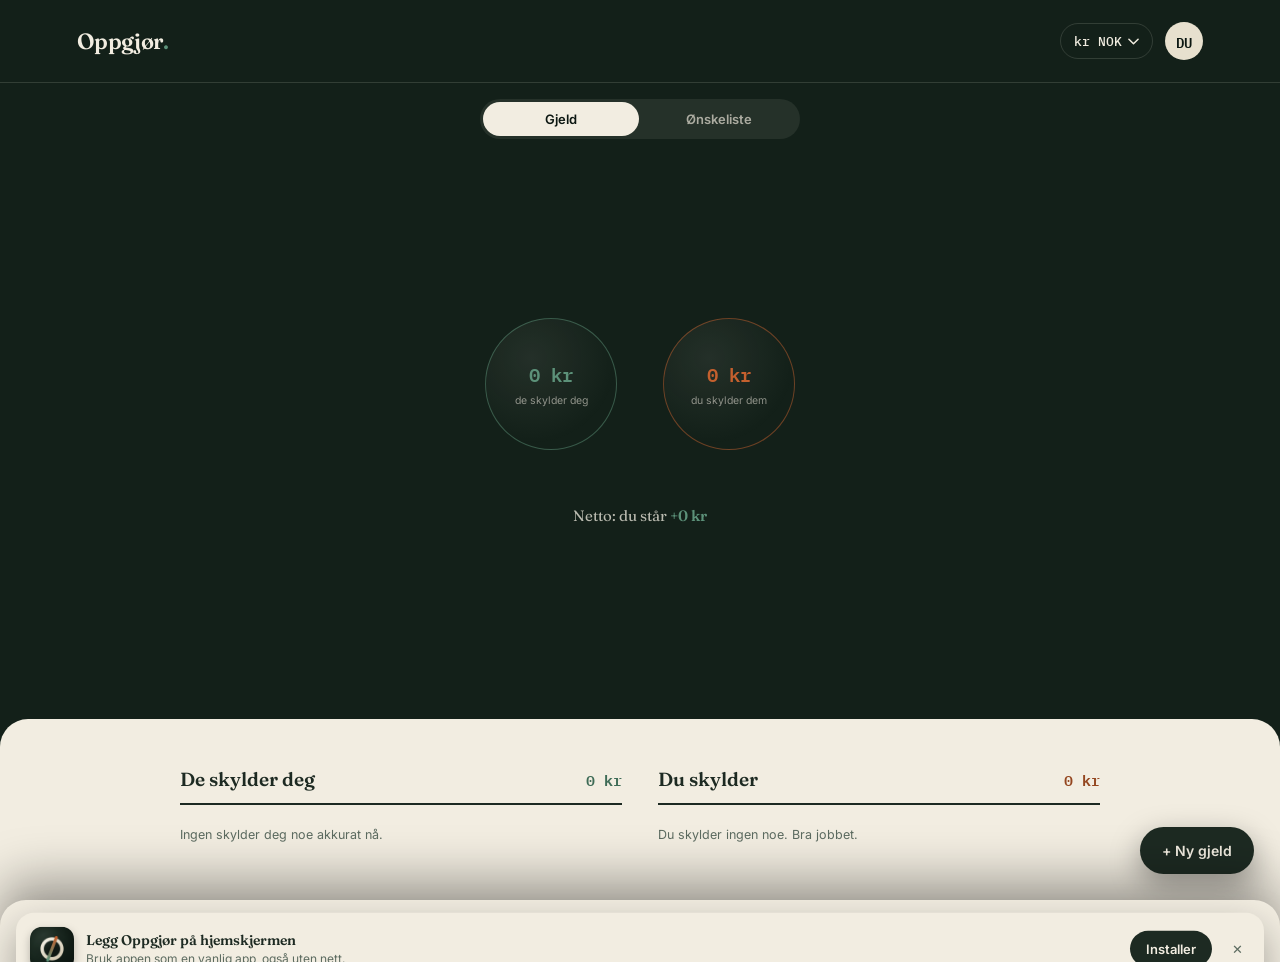
==== web/index.html @ 5ded3fd6 "Add files via upload" ====
<!DOCTYPE html>
<html lang="no">
<head>
<meta charset="UTF-8">
<meta name="viewport" content="width=device-width, initial-scale=1.0, viewport-fit=cover">
<title>Oppgjør</title>
<meta name="description" content="Hold styr på hvem som skylder deg, og hvem du skylder.">

<meta name="theme-color" content="#132019">
<link rel="icon" href="icons/icon-192.png">
<link rel="apple-touch-icon" href="icons/icon-180.png">
<meta name="apple-mobile-web-app-capable" content="yes">
<meta name="apple-mobile-web-app-status-bar-style" content="black-translucent">
<meta name="apple-mobile-web-app-title" content="Oppgjør">

<link rel="stylesheet" href="fonts.css">
<link rel="stylesheet" href="style.css">
</head>
<body>

  <header class="topbar">
    <div class="logo">Oppgjør<span>.</span></div>
    <div class="topbar-right">
      <div class="currency-control">
        <button class="currency-btn" id="currencyBtn" aria-haspopup="listbox" aria-expanded="false">
          <span id="currencyBtnLabel">kr NOK</span>
          <svg viewBox="0 0 12 8" fill="none"><path d="M1 1.5L6 6.5L11 1.5" stroke="currentColor" stroke-width="1.6" stroke-linecap="round" stroke-linejoin="round"/></svg>
        </button>
        <div class="currency-menu" id="currencyMenu" role="listbox">
          <button class="currency-option" data-code="USD" role="option">
            <span class="cur-left"><span class="cur-symbol">$</span><span>Amerikanske dollar</span></span>
            <span class="cur-right"><span class="cur-code">USD</span><span class="cur-check">✓</span></span>
          </button>
          <button class="currency-option" data-code="AUD" role="option">
            <span class="cur-left"><span class="cur-symbol">A$</span><span>Australske dollar</span></span>
            <span class="cur-right"><span class="cur-code">AUD</span><span class="cur-check">✓</span></span>
          </button>
          <button class="currency-option" data-code="BRL" role="option">
            <span class="cur-left"><span class="cur-symbol">R$</span><span>Brasilianske real</span></span>
            <span class="cur-right"><span class="cur-code">BRL</span><span class="cur-check">✓</span></span>
          </button>
          <button class="currency-option" data-code="GBP" role="option">
            <span class="cur-left"><span class="cur-symbol">£</span><span>Britiske pund</span></span>
            <span class="cur-right"><span class="cur-code">GBP</span><span class="cur-check">✓</span></span>
          </button>
          <button class="currency-option" data-code="DKK" role="option">
            <span class="cur-left"><span class="cur-symbol">kr</span><span>Danske kroner</span></span>
            <span class="cur-right"><span class="cur-code">DKK</span><span class="cur-check">✓</span></span>
          </button>
          <button class="currency-option" data-code="EUR" role="option">
            <span class="cur-left"><span class="cur-symbol">€</span><span>Euro</span></span>
            <span class="cur-right"><span class="cur-code">EUR</span><span class="cur-check">✓</span></span>
          </button>
          <button class="currency-option" data-code="PHP" role="option">
            <span class="cur-left"><span class="cur-symbol">₱</span><span>Filippinske peso</span></span>
            <span class="cur-right"><span class="cur-code">PHP</span><span class="cur-check">✓</span></span>
          </button>
          <button class="currency-option" data-code="HKD" role="option">
            <span class="cur-left"><span class="cur-symbol">HK$</span><span>Hongkong-dollar</span></span>
            <span class="cur-right"><span class="cur-code">HKD</span><span class="cur-check">✓</span></span>
          </button>
          <button class="currency-option" data-code="INR" role="option">
            <span class="cur-left"><span class="cur-symbol">₹</span><span>Indiske rupi</span></span>
            <span class="cur-right"><span class="cur-code">INR</span><span class="cur-check">✓</span></span>
          </button>
          <button class="currency-option" data-code="IDR" role="option">
            <span class="cur-left"><span class="cur-symbol">Rp</span><span>Indonesiske rupiah</span></span>
            <span class="cur-right"><span class="cur-code">IDR</span><span class="cur-check">✓</span></span>
          </button>
          <button class="currency-option" data-code="ISK" role="option">
            <span class="cur-left"><span class="cur-symbol">kr</span><span>Islandske kroner</span></span>
            <span class="cur-right"><span class="cur-code">ISK</span><span class="cur-check">✓</span></span>
          </button>
          <button class="currency-option" data-code="ILS" role="option">
            <span class="cur-left"><span class="cur-symbol">₪</span><span>Israelske shekel</span></span>
            <span class="cur-right"><span class="cur-code">ILS</span><span class="cur-check">✓</span></span>
          </button>
          <button class="currency-option" data-code="JPY" role="option">
            <span class="cur-left"><span class="cur-symbol">¥</span><span>Japanske yen</span></span>
            <span class="cur-right"><span class="cur-code">JPY</span><span class="cur-check">✓</span></span>
          </button>
          <button class="currency-option" data-code="CAD" role="option">
            <span class="cur-left"><span class="cur-symbol">C$</span><span>Kanadiske dollar</span></span>
            <span class="cur-right"><span class="cur-code">CAD</span><span class="cur-check">✓</span></span>
          </button>
          <button class="currency-option" data-code="CNY" role="option">
            <span class="cur-left"><span class="cur-symbol">¥</span><span>Kinesiske yuan</span></span>
            <span class="cur-right"><span class="cur-code">CNY</span><span class="cur-check">✓</span></span>
          </button>
          <button class="currency-option" data-code="MYR" role="option">
            <span class="cur-left"><span class="cur-symbol">RM</span><span>Malaysiske ringgit</span></span>
            <span class="cur-right"><span class="cur-code">MYR</span><span class="cur-check">✓</span></span>
          </button>
          <button class="currency-option" data-code="MXN" role="option">
            <span class="cur-left"><span class="cur-symbol">MX$</span><span>Meksikanske peso</span></span>
            <span class="cur-right"><span class="cur-code">MXN</span><span class="cur-check">✓</span></span>
          </button>
          <button class="currency-option" data-code="NZD" role="option">
            <span class="cur-left"><span class="cur-symbol">NZ$</span><span>New Zealand-dollar</span></span>
            <span class="cur-right"><span class="cur-code">NZD</span><span class="cur-check">✓</span></span>
          </button>
          <button class="currency-option selected" data-code="NOK" role="option">
            <span class="cur-left"><span class="cur-symbol">kr</span><span>Norske kroner</span></span>
            <span class="cur-right"><span class="cur-code">NOK</span><span class="cur-check">✓</span></span>
          </button>
          <button class="currency-option" data-code="PLN" role="option">
            <span class="cur-left"><span class="cur-symbol">zł</span><span>Polske zloty</span></span>
            <span class="cur-right"><span class="cur-code">PLN</span><span class="cur-check">✓</span></span>
          </button>
          <button class="currency-option" data-code="RON" role="option">
            <span class="cur-left"><span class="cur-symbol">lei</span><span>Rumenske leu</span></span>
            <span class="cur-right"><span class="cur-code">RON</span><span class="cur-check">✓</span></span>
          </button>
          <button class="currency-option" data-code="RUB" role="option">
            <span class="cur-left"><span class="cur-symbol">₽</span><span>Russiske rubler</span></span>
            <span class="cur-right"><span class="cur-code">RUB</span><span class="cur-check">✓</span></span>
          </button>
          <button class="currency-option" data-code="SGD" role="option">
            <span class="cur-left"><span class="cur-symbol">S$</span><span>Singapore-dollar</span></span>
            <span class="cur-right"><span class="cur-code">SGD</span><span class="cur-check">✓</span></span>
          </button>
          <button class="currency-option" data-code="CHF" role="option">
            <span class="cur-left"><span class="cur-symbol">CHF</span><span>Sveitsiske franc</span></span>
            <span class="cur-right"><span class="cur-code">CHF</span><span class="cur-check">✓</span></span>
          </button>
          <button class="currency-option" data-code="SEK" role="option">
            <span class="cur-left"><span class="cur-symbol">kr</span><span>Svenske kroner</span></span>
            <span class="cur-right"><span class="cur-code">SEK</span><span class="cur-check">✓</span></span>
          </button>
          <button class="currency-option" data-code="ZAR" role="option">
            <span class="cur-left"><span class="cur-symbol">R</span><span>Sørafrikanske rand</span></span>
            <span class="cur-right"><span class="cur-code">ZAR</span><span class="cur-check">✓</span></span>
          </button>
          <button class="currency-option" data-code="KRW" role="option">
            <span class="cur-left"><span class="cur-symbol">₩</span><span>Sørkoreanske won</span></span>
            <span class="cur-right"><span class="cur-code">KRW</span><span class="cur-check">✓</span></span>
          </button>
          <button class="currency-option" data-code="THB" role="option">
            <span class="cur-left"><span class="cur-symbol">฿</span><span>Thailandske baht</span></span>
            <span class="cur-right"><span class="cur-code">THB</span><span class="cur-check">✓</span></span>
          </button>
          <button class="currency-option" data-code="CZK" role="option">
            <span class="cur-left"><span class="cur-symbol">Kč</span><span>Tsjekkiske koruna</span></span>
            <span class="cur-right"><span class="cur-code">CZK</span><span class="cur-check">✓</span></span>
          </button>
          <button class="currency-option" data-code="TRY" role="option">
            <span class="cur-left"><span class="cur-symbol">₺</span><span>Tyrkiske lira</span></span>
            <span class="cur-right"><span class="cur-code">TRY</span><span class="cur-check">✓</span></span>
          </button>
          <button class="currency-option" data-code="HUF" role="option">
            <span class="cur-left"><span class="cur-symbol">Ft</span><span>Ungarske forint</span></span>
            <span class="cur-right"><span class="cur-code">HUF</span><span class="cur-check">✓</span></span>
          </button>
          <button class="currency-option" data-code="VND" role="option">
            <span class="cur-left"><span class="cur-symbol">₫</span><span>Vietnamesiske dong</span></span>
            <span class="cur-right"><span class="cur-code">VND</span><span class="cur-check">✓</span></span>
          </button>
        </div>
      </div>
      <div class="avatar-me">DU</div>
    </div>
  </header>

  <nav class="subnav" aria-label="Sider">
    <a class="tab active" href="index.html" aria-current="page">Gjeld</a>
    <a class="tab" href="onskeliste.html">Ønskeliste</a>
  </nav>

  <section class="hero">
    <div class="bubbles-wrap">
      <div class="pan left">
        <div class="pan-dish">
          <div class="pan-amount" id="creditBubble" data-amount="0">0 kr</div>
          <div class="pan-label">de skylder deg</div>
        </div>
      </div>
      <div class="pan right">
        <div class="pan-dish">
          <div class="pan-amount" id="debitBubble" data-amount="0">0 kr</div>
          <div class="pan-label">du skylder dem</div>
        </div>
      </div>
    </div>

    <p class="net-readout">Netto: du står <b id="netAmount" data-net-amount="0">+0 kr</b></p>
  </section>

  <section class="ledger">
    <div class="columns">

      <div>
        <div class="col-head">
          <div class="col-title">De skylder deg</div>
          <div class="col-total credit" id="creditTotal" data-amount="0">0 kr</div>
        </div>
        <div id="creditList"></div>
      </div>

      <div>
        <div class="col-head">
          <div class="col-title">Du skylder</div>
          <div class="col-total debit" id="debitTotal" data-amount="0">0 kr</div>
        </div>
        <div id="debitList"></div>
      </div>

    </div>
  </section>

  <button class="fab" id="fabOpen">+ Ny gjeld</button>

  <div class="overlay" id="overlay"></div>

  <div class="sheet" id="sheet" role="dialog" aria-modal="true" aria-labelledby="sheetTitle">
    <div class="sheet-handle-zone" id="dragZone">
      <div class="sheet-handle"></div>
    </div>
    <div class="sheet-body">
      <div class="sheet-title" id="sheetTitle">Registrer ny gjeld</div>

      <div class="sheet-breakdown" id="sheetBreakdown"></div>

      <div class="toggle" id="toggle">
        <div class="toggle-slider" id="toggleSlider"></div>
        <button type="button" class="active" id="btnDebit">Du skylder</button>
        <button type="button" id="btnCredit">Skylder deg</button>
      </div>

      <div class="field">
        <label for="fName">Person</label>
        <input type="text" id="fName" placeholder="F.eks. Kari Nordmann">
      </div>

      <div class="field amount-field">
        <label for="fAmount">Beløp</label>
        <input type="text" id="fAmount" placeholder="0" inputmode="decimal">
        <span class="amount-suffix" id="amountSuffix">kr</span>
      </div>

      <div class="field">
        <label for="fDesc">Hva gjelder det</label>
        <input type="text" id="fDesc" placeholder="F.eks. Middag lørdag">
      </div>

      <button class="sheet-submit" id="sheetSubmit">Legg til</button>
    </div>
  </div>

  <div class="install-banner" id="installBanner">
    <div class="install-icon"><img src="icons/icon-192.png" alt=""></div>
    <div class="install-text">
      <div class="install-title">Legg Oppgjør på hjemskjermen</div>
      <div class="install-sub" id="installSub">Bruk appen som en vanlig app, også uten nett.</div>
    </div>
    <button class="install-btn" id="installBtn">Installer</button>
    <button class="install-dismiss" id="installDismiss" aria-label="Lukk">✕</button>
  </div>

  <script src="app.js"></script>
</body>
</html>
---- web/fonts.css ----
/* Lokale skrifter, slik at appen ser lik ut uten nett. */
@font-face{font-family:'Fraunces';font-style:normal;font-weight:400;font-display:swap;src:url('fonts/fraunces-latin-400-normal.woff2') format('woff2');}
@font-face{font-family:'Fraunces';font-style:normal;font-weight:500;font-display:swap;src:url('fonts/fraunces-latin-500-normal.woff2') format('woff2');}
@font-face{font-family:'Fraunces';font-style:normal;font-weight:600;font-display:swap;src:url('fonts/fraunces-latin-600-normal.woff2') format('woff2');}
@font-face{font-family:'Fraunces';font-style:normal;font-weight:700;font-display:swap;src:url('fonts/fraunces-latin-700-normal.woff2') format('woff2');}
@font-face{font-family:'Inter';font-style:normal;font-weight:400;font-display:swap;src:url('fonts/inter-latin-400-normal.woff2') format('woff2');}
@font-face{font-family:'Inter';font-style:normal;font-weight:500;font-display:swap;src:url('fonts/inter-latin-500-normal.woff2') format('woff2');}
@font-face{font-family:'Inter';font-style:normal;font-weight:600;font-display:swap;src:url('fonts/inter-latin-600-normal.woff2') format('woff2');}
@font-face{font-family:'IBM Plex Mono';font-style:normal;font-weight:400;font-display:swap;src:url('fonts/ibm-plex-mono-latin-400-normal.woff2') format('woff2');}
@font-face{font-family:'IBM Plex Mono';font-style:normal;font-weight:500;font-display:swap;src:url('fonts/ibm-plex-mono-latin-500-normal.woff2') format('woff2');}
@font-face{font-family:'IBM Plex Mono';font-style:normal;font-weight:600;font-display:swap;src:url('fonts/ibm-plex-mono-latin-600-normal.woff2') format('woff2');}
---- web/style.css ----
:root{
    --pine:#132019;
    --pine-deep:#0C1712;
    --paper:#F2EDE1;
    --paper-dim:#E7E0CE;
    --moss:#5C9179;
    --moss-deep:#3E6B56;
    --rust:#C4602E;
    --rust-deep:#94461F;
    --ink:#1D2A22;
    --ink-soft:#5C6B60;
    --line: rgba(242,237,225,0.14);
  }

  *{box-sizing:border-box;}
  html{scroll-behavior:smooth;}
  body{
    margin:0;
    background:var(--pine);
    color:var(--paper);
    font-family:'Inter',sans-serif;
    -webkit-font-smoothing:antialiased;
  }

  /* ---------- top bar ---------- */
  .topbar{
    display:flex;
    justify-content:space-between;
    align-items:center;
    padding:22px 6vw;
    border-bottom:1px solid var(--line);
  }
  .topbar-right{
    display:flex;
    align-items:center;
    gap:12px;
  }
  .logo{
    font-family:'Fraunces',serif;
    font-weight:600;
    font-size:22px;
    letter-spacing:-0.02em;
  }
  .logo span{ color:var(--moss); }
  .avatar-me{
    width:38px;height:38px;border-radius:50%;
    background:var(--paper-dim);
    color:var(--pine-deep);
    display:flex;align-items:center;justify-content:center;
    font-family:'IBM Plex Mono',monospace;
    font-weight:600;font-size:14px;
  }

  /* ---------- valutavelger ---------- */
  .currency-control{
    position:relative;
  }
  .currency-btn{
    display:flex;
    align-items:center;
    gap:6px;
    background:transparent;
    border:1px solid var(--line);
    color:var(--paper);
    padding:9px 13px;
    border-radius:999px;
    font-family:'IBM Plex Mono',monospace;
    font-size:12.5px;
    font-weight:500;
    cursor:pointer;
    transition:border-color .2s ease, background .2s ease;
  }
  .currency-btn:hover{ border-color:rgba(242,237,225,0.35); }
  .currency-btn svg{
    width:11px; height:11px;
    transition:transform .25s ease;
  }
  .currency-btn.open svg{ transform:rotate(180deg); }

  .currency-menu{
    position:absolute;
    top:calc(100% + 10px);
    right:0;
    min-width:220px;
    max-height:320px;
    overflow-y:auto;
    background:var(--paper);
    border-radius:14px;
    box-shadow:0 16px 40px rgba(0,0,0,0.35);
    padding:6px;
    z-index:60;
    opacity:0;
    transform:translateY(-6px);
    pointer-events:none;
    transition:opacity .18s ease, transform .18s ease;
  }
  .currency-menu.open{
    opacity:1;
    transform:translateY(0);
    pointer-events:auto;
  }
  .currency-option{
    display:flex;
    align-items:center;
    justify-content:space-between;
    width:100%;
    border:none;
    background:transparent;
    color:var(--ink);
    padding:10px 12px;
    border-radius:10px;
    font-family:'Inter',sans-serif;
    font-size:13.5px;
    cursor:pointer;
    text-align:left;
  }
  .currency-option:hover{ background:var(--paper-dim); }
  .cur-left{ display:flex; align-items:center; gap:10px; }
  .cur-symbol{
    font-family:'IBM Plex Mono',monospace;
    font-weight:600;
    width:20px;
    color:var(--ink-soft);
  }
  .cur-check{
    color:var(--moss-deep);
    font-weight:700;
    opacity:0;
  }
  .currency-option.selected .cur-check{ opacity:1; }
  .currency-option.selected .cur-symbol{ color:var(--ink); }
  .cur-right{ display:flex; align-items:center; gap:10px; flex-shrink:0; }
  .cur-code{
    font-family:'IBM Plex Mono',monospace;
    font-size:10.5px;
    color:var(--ink-soft);
    letter-spacing:0.03em;
  }

  /* ---------- hero / vektskål ---------- */
  .hero{
    padding:14vw 6vw 6vw;
    text-align:center;
    position:relative;
  }
  .bubbles-wrap{
    max-width:420px;
    margin:0 auto;
    display:flex;
    justify-content:center;
    gap:28px;
  }
  .pan{
    width:150px;
    text-align:center;
  }
  .pan-dish{
    width:132px;height:132px;
    border-radius:50%;
    border:1px solid var(--line);
    background:radial-gradient(circle at 35% 30%, rgba(242,237,225,0.08), transparent 70%);
    display:flex;
    flex-direction:column;
    align-items:center;
    justify-content:center;
    margin:0 auto;
  }
  .pan.left .pan-dish{ border-color:rgba(92,145,121,0.5); }
  .pan.right .pan-dish{ border-color:rgba(196,96,46,0.5); }
  .pan-amount{
    font-family:'IBM Plex Mono',monospace;
    font-weight:600;
    font-size:19px;
  }
  .pan.left .pan-amount{ color:var(--moss); }
  .pan.right .pan-amount{ color:var(--rust); }
  .pan-label{
    font-size:10.5px;
    color:rgba(242,237,225,0.55);
    margin-top:4px;
    max-width:88px;
    line-height:1.3;
  }

  .net-readout{
    margin-top:56px;
    font-family:'Fraunces',serif;
    font-size:15px;
    color:rgba(242,237,225,0.75);
  }
  .net-readout b{
    color:var(--moss);
    font-weight:600;
  }

  /* ---------- ledger section ---------- */
  .ledger{
    background:var(--paper);
    color:var(--ink);
    border-radius:28px 28px 0 0;
    padding:48px 6vw 120px;
    margin-top:8vw;
  }
  .columns{
    display:grid;
    grid-template-columns:1fr 1fr;
    gap:36px;
    max-width:920px;
    margin:0 auto;
  }
  @media (max-width:720px){
    .columns{ grid-template-columns:1fr; gap:44px; }
  }

  .col-head{
    display:flex;
    justify-content:space-between;
    align-items:baseline;
    border-bottom:2px solid var(--ink);
    padding-bottom:10px;
    margin-bottom:6px;
  }
  .col-title{
    font-family:'Fraunces',serif;
    font-weight:600;
    font-size:19px;
  }
  .col-total{
    font-family:'IBM Plex Mono',monospace;
    font-weight:600;
    font-size:15px;
  }
  .col-total.credit{ color:var(--moss-deep); }
  .col-total.debit{ color:var(--rust-deep); }

  .entry-wrap{
    position:relative;
    overflow:hidden;
    border-bottom:1px solid rgba(29,42,34,0.12);
  }
  .entry-wrap:last-child{ border-bottom:none; }

  .entry-delete-bg{
    position:absolute;
    inset:0;
    display:flex;
    align-items:stretch;
    justify-content:flex-end;
  }
  .entry-delete-btn{
    width:84px;
    border:none;
    background:var(--rust-deep);
    color:var(--paper);
    font-family:'Inter',sans-serif;
    font-weight:600;
    font-size:13px;
    cursor:pointer;
  }

  .entry{
    position:relative;
    display:flex;
    align-items:center;
    gap:14px;
    padding:17px 4px;
    background:var(--paper);
    transform:translateX(0px);
    transition:transform .25s ease, background-color .15s ease;
    touch-action:pan-y;
    user-select:none;
    cursor:pointer;
  }
  .entry:active{ background:var(--paper-dim); }
  .entry-avatar{
    flex-shrink:0;
    width:42px;height:42px;
    border-radius:50%;
    display:flex;align-items:center;justify-content:center;
    font-family:'IBM Plex Mono',monospace;
    font-weight:600;
    font-size:13px;
    color:var(--paper);
  }
  .credit .entry-avatar{ background:var(--moss); }
  .debit .entry-avatar{ background:var(--rust); }

  .entry-body{ flex:1; min-width:0; }
  .entry-name{ font-weight:600; font-size:14.5px; }
  .entry-meta{
    font-size:12.5px;
    color:var(--ink-soft);
    margin-top:1px;
    white-space:nowrap;
    overflow:hidden;
    text-overflow:ellipsis;
  }
  .entry-amount{
    font-family:'IBM Plex Mono',monospace;
    font-weight:600;
    font-size:15px;
    flex-shrink:0;
  }
  .credit .entry-amount{ color:var(--moss-deep); }
  .debit .entry-amount{ color:var(--rust-deep); }


  /* ---------- fab ---------- */
  .fab{
    position:fixed;
    bottom:26px; right:26px;
    background:var(--ink);
    color:var(--paper);
    border:none;
    padding:15px 22px;
    border-radius:999px;
    font-family:'Inter',sans-serif;
    font-weight:600;
    font-size:14px;
    display:flex;
    align-items:center;
    gap:8px;
    cursor:pointer;
    box-shadow:0 10px 30px rgba(0,0,0,0.35);
    transition:transform .2s ease;
  }
  .fab:hover{ transform:translateY(-2px); }
  .fab:focus-visible, a:focus-visible, button:focus-visible{
    outline:2px solid var(--moss);
    outline-offset:2px;
  }

  @media (prefers-reduced-motion:reduce){
    .fab{ transition:none; }
  }

  /* ---------- popup: ny gjeld ---------- */
  .overlay{
    position:fixed; inset:0;
    background:rgba(12,23,18,0.55);
    backdrop-filter:blur(2px);
    opacity:0;
    pointer-events:none;
    transition:opacity .3s ease;
    z-index:40;
  }
  .overlay.open{
    opacity:1;
    pointer-events:auto;
  }

  .sheet{
    position:fixed;
    left:0; right:0; bottom:0;
    max-height:calc(100dvh - 92px);
    background:var(--paper);
    color:var(--ink);
    border-radius:26px 26px 0 0;
    box-shadow:0 -20px 50px rgba(0,0,0,0.35);
    transform:translateY(100%);
    transition:transform .38s cubic-bezier(.32,.72,0,1);
    z-index:50;
    display:flex;
    flex-direction:column;
    touch-action:none;
  }
  .sheet.open{ transform:translateY(0); }
  .sheet.dragging{ transition:none; }

  .sheet-handle-zone{
    padding:14px 0 6px;
    display:flex;
    justify-content:center;
    cursor:grab;
    flex-shrink:0;
  }
  .sheet-handle{
    width:40px; height:5px;
    border-radius:3px;
    background:rgba(29,42,34,0.22);
  }

  .sheet-body{
    padding:6px 6vw 32px;
    overflow-y:auto;
  }
  .sheet-title{
    font-family:'Fraunces',serif;
    font-weight:600;
    font-size:22px;
    margin:6px 0 22px;
  }

  .sheet-breakdown{
    margin:-8px 0 22px;
  }
  .sheet-breakdown:empty{ margin:0; }
  .breakdown-label{
    font-size:11px;
    font-weight:600;
    text-transform:uppercase;
    letter-spacing:0.06em;
    color:var(--ink-soft);
    margin-bottom:8px;
  }
  .breakdown-list{
    max-height:180px;
    overflow-y:auto;
    border:1px solid rgba(29,42,34,0.12);
    border-radius:14px;
  }
  .breakdown-row{
    display:flex;
    align-items:center;
    gap:10px;
    padding:11px 14px;
    border-bottom:1px solid rgba(29,42,34,0.1);
  }
  .breakdown-row:last-child{ border-bottom:none; }
  .breakdown-info{ flex:1; min-width:0; }
  .breakdown-desc{
    font-size:13.5px;
    font-weight:600;
    white-space:nowrap;
    overflow:hidden;
    text-overflow:ellipsis;
  }
  .breakdown-date{
    font-size:11.5px;
    color:var(--ink-soft);
    margin-top:1px;
  }
  .breakdown-amount{
    font-family:'IBM Plex Mono',monospace;
    font-weight:600;
    font-size:13.5px;
    flex-shrink:0;
  }
  .breakdown-delete{
    flex-shrink:0;
    width:22px; height:22px;
    border-radius:50%;
    border:none;
    background:transparent;
    color:var(--ink-soft);
    font-size:15px;
    line-height:1;
    cursor:pointer;
  }
  .breakdown-delete:hover{ background:var(--paper-dim); color:var(--rust-deep); }

  .toggle{
    position:relative;
    display:flex;
    background:var(--paper-dim);
    border-radius:999px;
    padding:4px;
    gap:4px;
    margin-bottom:24px;
    touch-action:pan-y;
    user-select:none;
  }
  .toggle-slider{
    position:absolute;
    top:4px; left:4px;
    width:calc(50% - 4px);
    height:calc(100% - 8px);
    border-radius:999px;
    background:var(--rust);
    transform:translateX(0%);
    transition:transform .32s cubic-bezier(.34,1.56,.64,1), background .32s ease;
    z-index:0;
  }
  .toggle button{
    position:relative;
    z-index:1;
    flex:1;
    border:none;
    background:transparent;
    padding:11px 0;
    border-radius:999px;
    font-family:'Inter',sans-serif;
    font-weight:600;
    font-size:13.5px;
    color:var(--ink-soft);
    cursor:pointer;
    transition:color .25s ease;
    pointer-events:none;
  }
  .toggle button.active{ color:var(--paper); }

  .field{ margin-bottom:18px; }
  .field label{
    display:block;
    font-size:12px;
    font-weight:600;
    text-transform:uppercase;
    letter-spacing:0.06em;
    color:var(--ink-soft);
    margin-bottom:7px;
  }
  .field input{
    width:100%;
    border:1px solid rgba(29,42,34,0.18);
    background:#fff;
    border-radius:12px;
    padding:13px 14px;
    font-family:'Inter',sans-serif;
    font-size:15px;
    color:var(--ink);
  }
  .field input:focus-visible{
    outline:2px solid var(--moss);
    outline-offset:1px;
  }
  .field input:read-only{
    background:var(--paper-dim);
    color:var(--ink-soft);
    cursor:default;
  }
  .toggle.locked{
    opacity:0.6;
    pointer-events:none;
  }
  .amount-field{ position:relative; }
  .amount-field input{ padding-right:46px; font-family:'IBM Plex Mono',monospace; }
  .amount-field input::-webkit-outer-spin-button,
  .amount-field input::-webkit-inner-spin-button{
    -webkit-appearance:none;
    margin:0;
  }
  .amount-field input[type=number]{ -moz-appearance:textfield; }
  .amount-suffix{
    position:absolute;
    right:16px;
    bottom:13px;
    color:var(--ink-soft);
    font-family:'IBM Plex Mono',monospace;
    font-size:14px;
    pointer-events:none;
  }

  .sheet-submit{
    width:100%;
    border:none;
    background:var(--ink);
    color:var(--paper);
    padding:16px 0;
    border-radius:14px;
    font-family:'Inter',sans-serif;
    font-weight:600;
    font-size:15px;
    cursor:pointer;
    margin-top:6px;
  }

  /* ---------- install-banner (PWA) ---------- */
  .install-banner{
    position:fixed;
    left:16px; right:16px;
    bottom:16px;
    background:var(--paper);
    color:var(--ink);
    border-radius:18px;
    box-shadow:0 16px 40px rgba(0,0,0,0.35);
    padding:14px;
    display:flex;
    align-items:center;
    gap:12px;
    z-index:70;
    transform:translateY(140%);
    transition:transform .4s cubic-bezier(.32,.72,0,1);
  }
  .install-banner.show{ transform:translateY(0); }
  .install-icon{
    width:44px; height:44px;
    border-radius:12px;
    overflow:hidden;
    flex-shrink:0;
    box-shadow:0 4px 10px rgba(0,0,0,0.25);
  }
  .install-icon img{ width:100%; height:100%; display:block; }
  .install-text{ flex:1; min-width:0; }
  .install-title{
    font-family:'Fraunces',serif;
    font-weight:600;
    font-size:14px;
  }
  .install-sub{
    font-size:12px;
    color:var(--ink-soft);
    margin-top:2px;
    line-height:1.35;
  }
  .install-btn{
    flex-shrink:0;
    border:none;
    background:var(--ink);
    color:var(--paper);
    padding:10px 16px;
    border-radius:999px;
    font-family:'Inter',sans-serif;
    font-weight:600;
    font-size:13px;
    cursor:pointer;
  }
  .install-dismiss{
    flex-shrink:0;
    border:none;
    background:transparent;
    color:var(--ink-soft);
    width:26px; height:26px;
    border-radius:50%;
    font-size:13px;
    cursor:pointer;
  }
  .install-dismiss:hover{ background:var(--paper-dim); }

  @media (max-width:420px){
    .install-title{ font-size:13px; }
    .install-sub{ font-size:11.5px; }
    .install-btn{ padding:9px 13px; font-size:12.5px; }
  }

  /* ---------- entries: tom liste ---------- */
  .col-empty-hint{
    font-size:12.5px;
    color:var(--ink-soft);
    padding-top:16px;
  }

  /* ---------- fane-stripe (Gjeld / Ønskeliste) ---------- */
  .subnav{
    display:flex;
    gap:2px;
    padding:3px;
    margin:16px auto 0;
    width:min(320px, calc(100% - 12vw));
    border-radius:999px;
    background:rgba(242,237,225,0.08);
  }
  .tab{
    flex:1;
    text-align:center;
    padding:9px 0;
    border-radius:999px;
    font-family:'Inter',sans-serif;
    font-size:13px;
    font-weight:600;
    color:rgba(242,237,225,0.65);
    text-decoration:none;
  }
  .tab.active{
    background:var(--paper);
    color:var(--pine-deep);
  }
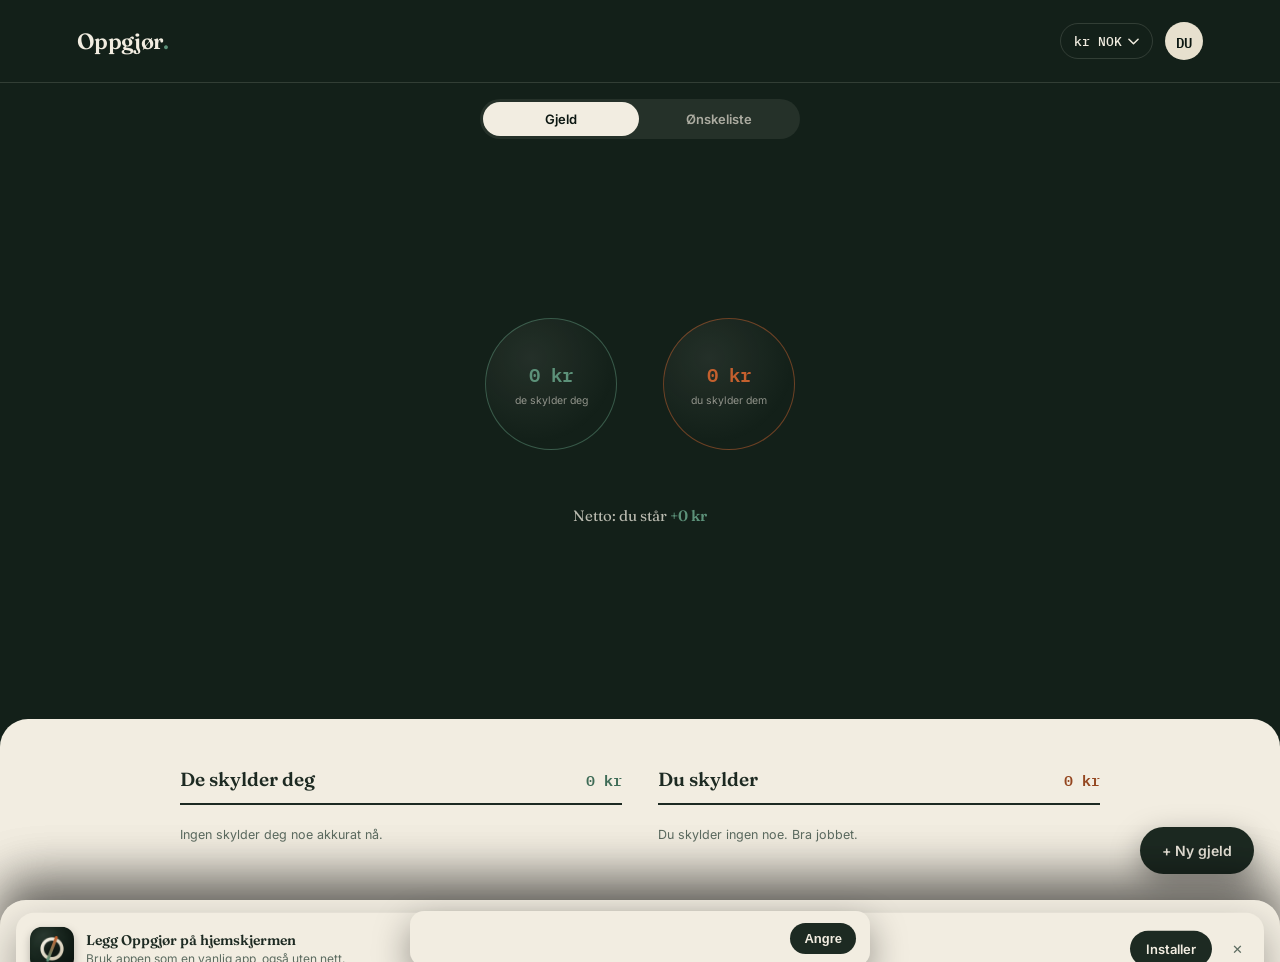
==== commit 8b637636: "Add files via upload" ====
--- a/web/index.html
+++ b/web/index.html
@@ -242,9 +242,50 @@
         <input type="text" id="fDesc" placeholder="F.eks. Middag lørdag">
       </div>
 
+      <button type="button" class="adv-toggle" id="advToggle" aria-expanded="false">
+        <span>Avdrag og renter</span><span class="adv-sum" id="advSum">Av</span>
+      </button>
+      <div class="adv" id="adv" hidden>
+        <div class="field">
+          <label>Rente</label>
+          <div class="seg" id="fRateType">
+            <button type="button" data-v="none" class="on">Ingen</button>
+            <button type="button" data-v="yearly">Årlig</button>
+            <button type="button" data-v="daily">Løpende</button>
+          </div>
+          <div class="adv-hint" id="rateHint">Ingen rente legges på.</div>
+        </div>
+        <div class="field amount-field" id="rateField" hidden>
+          <label for="fRate">Rente per år</label>
+          <input type="text" id="fRate" placeholder="0" inputmode="decimal">
+          <span class="amount-suffix">%</span>
+        </div>
+        <label class="check"><input type="checkbox" id="fAuto"><span>Autotrekk hver måned</span></label>
+        <div id="autoFields" hidden>
+          <div class="two">
+            <div class="field amount-field">
+              <label for="fAutoAmt">Beløp per måned</label>
+              <input type="text" id="fAutoAmt" placeholder="0" inputmode="decimal">
+              <span class="amount-suffix" id="autoSuffix">kr</span>
+            </div>
+            <div class="field">
+              <label for="fAutoDom">Dag i måneden</label>
+              <input type="text" id="fAutoDom" value="1" inputmode="numeric">
+            </div>
+          </div>
+        </div>
+      </div>
+
       <button class="sheet-submit" id="sheetSubmit">Legg til</button>
     </div>
   </div>
+
+  <div class="overlay detail-overlay" id="detailOverlay"></div>
+  <div class="sheet detail-sheet" id="detail" role="dialog" aria-modal="true" aria-label="Detaljer">
+    <div class="sheet-handle-zone" id="detailDrag"><div class="sheet-handle"></div></div>
+    <div class="sheet-body" id="detailBody"></div>
+  </div>
+  <div class="toast" id="toast" role="status"><span id="toastText"></span><button type="button" id="toastUndo">Angre</button></div>
 
   <div class="install-banner" id="installBanner">
     <div class="install-icon"><img src="icons/icon-192.png" alt=""></div>
@@ -256,6 +297,8 @@
     <button class="install-dismiss" id="installDismiss" aria-label="Lukk">✕</button>
   </div>
 
+  <script src="loan.js"></script>
   <script src="app.js"></script>
+  <script src="detail.js"></script>
 </body>
 </html>
--- a/web/style.css
+++ b/web/style.css
@@ -654,3 +654,154 @@
     background:var(--paper);
     color:var(--pine-deep);
   }
+
+  /* ---------- avdrag og renter (skjema) ---------- */
+  .adv-toggle{
+    width:100%; display:flex; justify-content:space-between; align-items:center;
+    background:transparent; border:1px dashed rgba(29,42,34,0.28); color:var(--ink);
+    padding:13px 14px; border-radius:12px; margin:2px 0 14px;
+    font-family:'Inter',sans-serif; font-weight:600; font-size:14px; cursor:pointer;
+  }
+  .adv-toggle.open{ border-style:solid; }
+  .adv-sum{ font-family:'IBM Plex Mono',monospace; font-size:12.5px; color:var(--ink-soft); font-weight:500; }
+  .adv[hidden], #autoFields[hidden], #rateField[hidden]{ display:none; }
+  .adv{ margin-bottom:6px; }
+  .adv-hint{ font-size:12px; color:var(--ink-soft); margin-top:7px; line-height:1.4; }
+  .two{ display:grid; grid-template-columns:1fr 1fr; gap:10px; }
+  .check{ display:flex; align-items:center; gap:10px; font-size:14px; font-weight:600; margin:2px 0 14px; cursor:pointer; }
+  .check input{ width:20px; height:20px; accent-color:var(--ink); }
+
+  .seg{ display:flex; background:var(--paper-dim); border-radius:12px; padding:3px; gap:2px; }
+  .seg button{
+    flex:1; border:none; background:transparent; color:var(--ink-soft);
+    padding:10px 6px; border-radius:9px; font-family:'Inter',sans-serif;
+    font-weight:600; font-size:13.5px; cursor:pointer; transition:background .2s,color .2s;
+  }
+  .seg button.on{ background:var(--ink); color:var(--paper); }
+  .seg-sm button{ padding:8px 10px; font-size:12.5px; }
+
+  /* ---------- liste: nedbetalt, åpne-knapp ---------- */
+  .entry.paid{ opacity:.55; }
+  .breakdown-open{
+    flex:1; min-width:0; display:flex; align-items:center; gap:10px;
+    background:transparent; border:none; padding:0; text-align:left; color:inherit; cursor:pointer;
+    font:inherit;
+  }
+  .breakdown-amount small{ display:block; font-size:10.5px; font-weight:500; color:var(--ink-soft); text-align:right; }
+  .breakdown-amount{ text-align:right; }
+  .breakdown-list{ max-height:210px; }
+
+  /* ---------- toast ---------- */
+  .toast{
+    position:fixed; left:16px; right:16px; bottom:22px; z-index:90;
+    max-width:460px; margin:0 auto;
+    background:var(--paper); color:var(--ink); border-radius:14px;
+    padding:12px 14px 12px 16px; display:flex; align-items:center; gap:12px;
+    box-shadow:0 14px 36px rgba(0,0,0,.4); font-size:13.5px; font-weight:500;
+    transform:translateY(160%); transition:transform .35s cubic-bezier(.32,.72,0,1);
+  }
+  .toast.show{ transform:translateY(0); }
+  .toast span{ flex:1; }
+  .toast button{ border:none; background:var(--ink); color:var(--paper); padding:8px 14px; border-radius:999px; font-weight:600; font-size:13px; cursor:pointer; }
+
+  /* ---------- detaljark ---------- */
+  .detail-overlay{ z-index:55; }
+  .detail-sheet{ z-index:60; touch-action:auto; max-height:calc(100dvh - 56px); }
+  .detail-sheet .sheet-handle-zone{ touch-action:none; }
+  .detail-sheet .sheet-body{ touch-action:pan-y; overscroll-behavior:contain; padding-bottom:40px; }
+  .d-head{ margin:2px 0 14px; }
+  .d-who{ font-size:13px; font-weight:600; color:var(--ink-soft); }
+  .d-bal{ font-family:'Fraunces',serif; font-weight:600; font-size:38px; letter-spacing:-0.02em; line-height:1.1; margin-top:4px; }
+  .d-head.credit .d-bal{ color:var(--moss-deep); }
+  .d-head.debit .d-bal{ color:var(--rust-deep); }
+  .d-sub{ font-size:12.5px; color:var(--ink-soft); margin-top:2px; }
+  .d-chips{ display:flex; flex-wrap:wrap; gap:6px; margin-top:10px; }
+  .d-chips:empty{ display:none; }
+  .d-chips span{ background:var(--paper-dim); border-radius:999px; padding:5px 11px; font-size:12px; font-weight:600; }
+  .d-stats{ display:grid; grid-template-columns:1fr 1fr; gap:10px; margin-bottom:16px; }
+  .d-stats div, .r-grid div{ background:#fff; border:1px solid rgba(29,42,34,.1); border-radius:14px; padding:11px 13px; }
+  .d-stats b, .r-grid b{ display:block; font-family:'IBM Plex Mono',monospace; font-size:15px; }
+  .d-stats span, .r-grid span{ font-size:11.5px; color:var(--ink-soft); }
+  .d-tabs{ margin-bottom:14px; }
+  .d-empty{ font-size:13px; color:var(--ink-soft); padding:14px 4px; line-height:1.5; }
+  .d-add{ width:100%; border:1px solid rgba(29,42,34,.22); background:#fff; border-radius:12px; padding:12px; font-weight:600; font-size:14px; cursor:pointer; margin-bottom:8px; color:var(--ink); font-family:'Inter',sans-serif; }
+
+  .log-row{
+    width:100%; display:flex; align-items:center; gap:10px; text-align:left;
+    border:none; background:transparent; color:var(--ink); font:inherit;
+    padding:11px 4px; border-bottom:1px solid rgba(29,42,34,.1); cursor:pointer;
+  }
+  .log-row.interest{ cursor:default; }
+  .log-main{ flex:1; min-width:0; }
+  .log-t{ font-size:14px; font-weight:600; display:flex; align-items:center; gap:7px; }
+  .log-t i{ font-style:normal; font-size:10.5px; background:var(--paper-dim); color:var(--ink-soft); border-radius:999px; padding:2px 8px; font-weight:600; }
+  .log-d{ font-size:12px; color:var(--ink-soft); margin-top:1px; }
+  .log-a{ font-family:'IBM Plex Mono',monospace; font-weight:600; font-size:14px; flex-shrink:0; }
+  .log-a.minus{ color:var(--moss-deep); }
+  .log-a.plus{ color:var(--rust-deep); }
+  .log-row.interest .log-t{ color:var(--ink-soft); font-weight:500; }
+  .log-edit{ background:#fff; border:1px solid rgba(29,42,34,.16); border-radius:14px; padding:12px; margin:8px 0; }
+  .log-edit .field{ margin-bottom:10px; }
+  .log-edit input[type=date]{ min-height:46px; }
+  .ed-btns, .c-actions{ display:flex; gap:8px; justify-content:flex-end; }
+  .ed-btns button, .c-actions button{
+    border:none; border-radius:11px; padding:12px 18px; font-weight:600; font-size:14px; cursor:pointer;
+    font-family:'Inter',sans-serif;
+  }
+  .ed-save{ background:var(--ink); color:var(--paper); }
+  .ed-save:disabled{ opacity:.4; cursor:default; }
+  .ed-cancel{ background:var(--paper-dim); color:var(--ink); }
+  .ed-del{ background:transparent; color:var(--rust-deep); margin-right:auto; }
+  .c-actions{ margin-top:14px; }
+  .c-actions button{ flex:1; }
+  .c-off{ width:100%; margin-top:10px; background:transparent; border:none; color:var(--rust-deep); font-weight:600; font-size:13.5px; padding:10px; cursor:pointer; }
+  .c-off[hidden]{ display:none; }
+
+  /* ---------- beregner ---------- */
+  .calc-result{ background:var(--ink); color:var(--paper); border-radius:18px; padding:16px; }
+  .r-lab{ font-size:12px; opacity:.65; }
+  .r-big{ font-family:'Fraunces',serif; font-weight:600; font-size:28px; letter-spacing:-0.01em; margin-top:2px; }
+  .r-big.warn{ font-size:20px; color:#F0A57C; }
+  .r-sub{ font-size:12.5px; opacity:.7; margin-top:3px; text-transform:capitalize; }
+  .r-sub:first-child{ text-transform:none; }
+  .r-grid{ display:grid; grid-template-columns:1fr 1fr; gap:8px; margin-top:14px; }
+  .calc-result .r-grid div{ background:rgba(242,237,225,.09); border:none; }
+  .calc-result .r-grid span{ color:rgba(242,237,225,.65); }
+  .calc-chart{ margin-top:12px; }
+  .calc-chart svg{ width:100%; height:140px; display:block; }
+  .chart-ax{ display:flex; justify-content:space-between; font-size:11px; color:var(--ink-soft); text-transform:capitalize; }
+  .calc-split{ margin-top:12px; }
+  .split-bar{ display:flex; height:10px; border-radius:6px; overflow:hidden; background:var(--paper-dim); }
+  .split-bar i{ background:var(--moss); display:block; }
+  .split-bar i.int{ background:var(--rust); }
+  .split-leg{ display:flex; justify-content:space-between; gap:8px; font-size:11.5px; margin-top:7px; color:var(--ink-soft); flex-wrap:wrap; }
+  .split-leg u{ display:inline-block; width:8px; height:8px; border-radius:50%; background:var(--moss); margin-right:6px; text-decoration:none; }
+  .split-leg u.int{ background:var(--rust); }
+  .c-block{ margin-top:18px; padding-top:16px; border-top:1px solid rgba(29,42,34,.1); }
+  .c-row{ display:flex; align-items:center; justify-content:space-between; gap:10px; margin-bottom:10px; }
+  .c-lab{ font-size:13.5px; font-weight:600; }
+  .stepper{ display:flex; align-items:center; gap:6px; }
+  .stepper button{ width:40px; height:40px; border-radius:50%; border:none; background:var(--paper-dim); color:var(--ink); font-size:20px; font-weight:600; cursor:pointer; touch-action:manipulation; user-select:none; }
+  .stepper .amount-field{ width:116px; position:relative; }
+  .stepper input{ width:100%; border:1px solid rgba(29,42,34,.18); background:#fff; border-radius:11px; padding:10px 28px 10px 10px; font-family:'IBM Plex Mono',monospace; font-weight:600; font-size:15px; text-align:right; color:var(--ink); }
+  .stepper .amount-suffix{ bottom:10px; right:10px; font-size:12px; }
+  .stepper #cDom{ padding-right:10px; }
+  input[type=range]{
+    -webkit-appearance:none; appearance:none; width:100%; height:30px; background:transparent; touch-action:none; --p:0%;
+  }
+  input[type=range]::-webkit-slider-runnable-track{ height:6px; border-radius:3px; background:linear-gradient(to right,var(--ink) var(--p),var(--paper-dim) var(--p)); }
+  input[type=range]::-moz-range-track{ height:6px; border-radius:3px; background:var(--paper-dim); }
+  input[type=range]::-moz-range-progress{ height:6px; border-radius:3px; background:var(--ink); }
+  input[type=range]::-webkit-slider-thumb{ -webkit-appearance:none; width:26px; height:26px; border-radius:50%; background:var(--paper); border:3px solid var(--ink); margin-top:-10px; box-shadow:0 2px 6px rgba(0,0,0,.25); }
+  input[type=range]::-moz-range-thumb{ width:20px; height:20px; border-radius:50%; background:var(--paper); border:3px solid var(--ink); }
+  .chips{ display:flex; gap:6px; flex-wrap:wrap; margin-top:6px; align-items:center; }
+  .chips::before{ content:'Ferdig på'; font-size:12px; color:var(--ink-soft); margin-right:2px; }
+  .chips button{ border:1px solid rgba(29,42,34,.2); background:#fff; border-radius:999px; padding:7px 13px; font-weight:600; font-size:13px; cursor:pointer; color:var(--ink); font-family:'Inter',sans-serif; }
+  .chips button:active{ background:var(--paper-dim); }
+  .calc-cmp{ margin-top:16px; background:#fff; border:1px solid rgba(29,42,34,.12); border-radius:12px; padding:11px 13px; font-size:13px; line-height:1.45; }
+  .calc-cmp[hidden]{ display:none; }
+
+  .breakdown-chev{ font-size:22px; color:var(--ink-soft); line-height:1; padding:0 2px; flex-shrink:0; }
+  .breakdown-open{ padding:4px 0; min-height:40px; }
+
+  .entry{ min-height:64px; } .entry *{ -webkit-user-select:none; user-select:none; -webkit-touch-callout:none; }
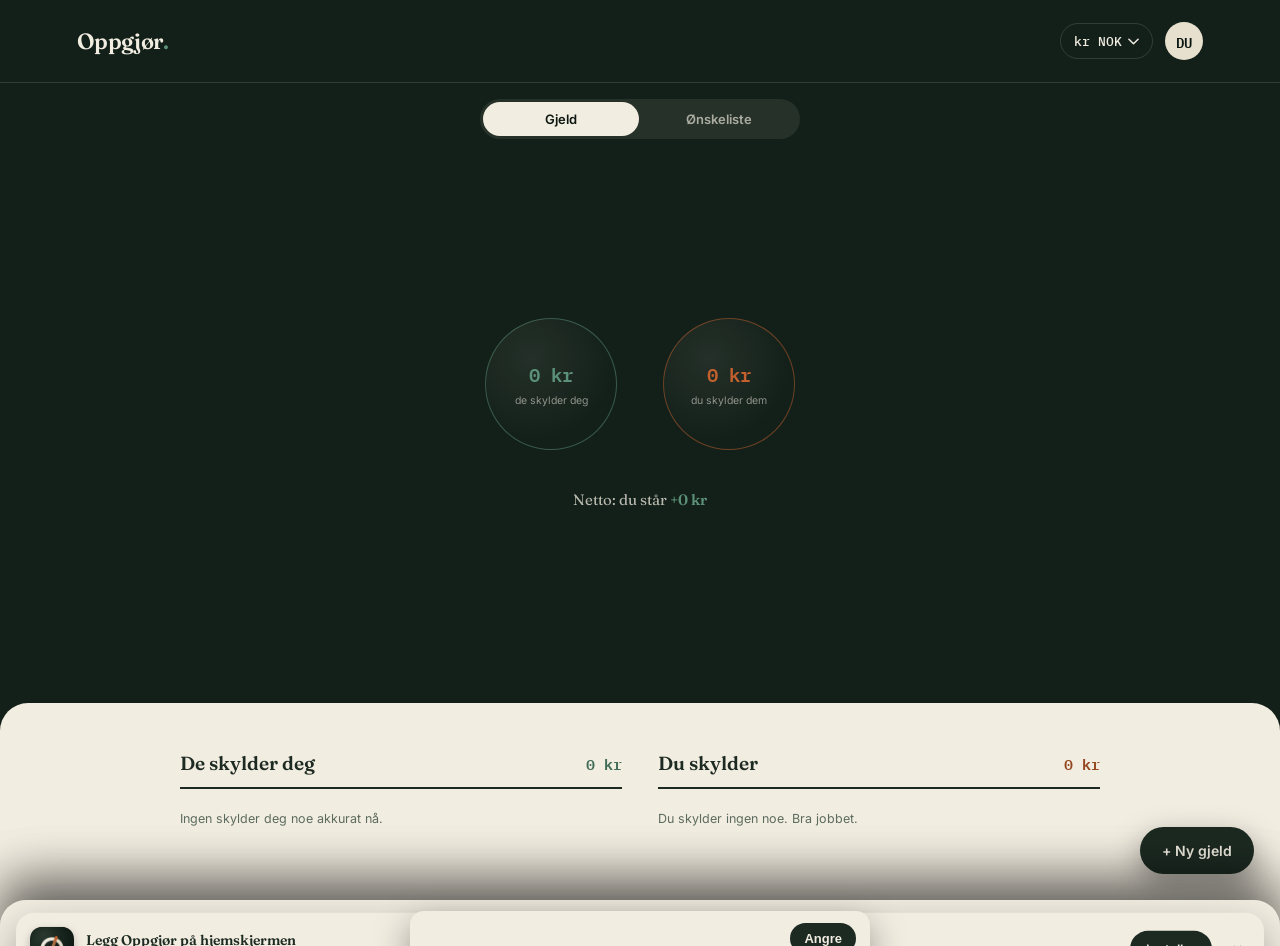
==== commit 153c24d2: "Add files via upload" ====
--- a/web/index.html
+++ b/web/index.html
@@ -170,19 +170,25 @@
     <div class="bubbles-wrap">
       <div class="pan left">
         <div class="pan-dish">
-          <div class="pan-amount" id="creditBubble" data-amount="0">0 kr</div>
+          <div class="pan-amount" data-fit id="creditBubble" data-amount="0">0 kr</div>
           <div class="pan-label">de skylder deg</div>
         </div>
       </div>
       <div class="pan right">
         <div class="pan-dish">
-          <div class="pan-amount" id="debitBubble" data-amount="0">0 kr</div>
+          <div class="pan-amount" data-fit id="debitBubble" data-amount="0">0 kr</div>
           <div class="pan-label">du skylder dem</div>
         </div>
       </div>
     </div>
 
     <p class="net-readout">Netto: du står <b id="netAmount" data-net-amount="0">+0 kr</b></p>
+    <div class="payoff-card" id="payoffCard" hidden>
+      <div class="payoff-label">Ferdig betalt</div>
+      <div class="payoff-main" id="payoffMain" data-fit></div>
+      <div class="payoff-sub" id="payoffSub"></div>
+    </div>
+
   </section>
 
   <section class="ledger">
@@ -191,7 +197,7 @@
       <div>
         <div class="col-head">
           <div class="col-title">De skylder deg</div>
-          <div class="col-total credit" id="creditTotal" data-amount="0">0 kr</div>
+          <div class="col-total credit" data-fit id="creditTotal" data-amount="0">0 kr</div>
         </div>
         <div id="creditList"></div>
       </div>
@@ -199,7 +205,7 @@
       <div>
         <div class="col-head">
           <div class="col-title">Du skylder</div>
-          <div class="col-total debit" id="debitTotal" data-amount="0">0 kr</div>
+          <div class="col-total debit" data-fit id="debitTotal" data-amount="0">0 kr</div>
         </div>
         <div id="debitList"></div>
       </div>
@@ -231,7 +237,7 @@
         <input type="text" id="fName" placeholder="F.eks. Kari Nordmann">
       </div>
 
-      <div class="field amount-field">
+      <div class="field amount-field main-amount">
         <label for="fAmount">Beløp</label>
         <input type="text" id="fAmount" placeholder="0" inputmode="decimal">
         <span class="amount-suffix" id="amountSuffix">kr</span>
--- a/web/style.css
+++ b/web/style.css
@@ -805,3 +805,44 @@
   .breakdown-open{ padding:4px 0; min-height:40px; }
 
   .entry{ min-height:64px; } .entry *{ -webkit-user-select:none; user-select:none; -webkit-touch-callout:none; }
+
+  .d-more{ margin-top:12px; border:none; background:transparent; color:var(--ink); font-weight:600; font-size:13.5px; padding:6px 0; text-decoration:underline; text-underline-offset:3px; cursor:pointer; font-family:'Inter',sans-serif; }
+  /* beløpsfeltet i ny-gjeld-arket blir stående øverst mens resten scroller */
+  #sheet .amount-field.main-amount{ position:sticky; top:-6px; z-index:3; background:var(--paper); padding:8px 0 6px; margin-bottom:6px; box-shadow:0 8px 8px -8px rgba(29,42,34,.18); }
+  #sheet .amount-field.main-amount .amount-suffix{ bottom:19px; }
+
+  /* ---------- ingen sidelengs scrolling, tall skal holde seg i feltet ---------- */
+  html, body{ max-width:100%; overflow-x:hidden; -webkit-text-size-adjust:100%; }
+  .columns{ grid-template-columns:minmax(0,1fr) minmax(0,1fr); }
+  @media (max-width:720px){ .columns{ grid-template-columns:minmax(0,1fr); } }
+  .columns > *, .ledger-inner, .entry, .entry-body{ min-width:0; }
+  .col-head{ gap:10px; min-width:0; }
+  .col-title{ white-space:nowrap; }
+  .col-total{ min-width:0; flex:0 1 auto; overflow:hidden; white-space:nowrap; text-align:right; }
+  .pan{ min-width:0; }
+  .pan-amount{ max-width:116px; white-space:nowrap; overflow:hidden; text-align:center; }
+  .entry-amount{ white-space:nowrap; font-size:clamp(12.5px,3.9vw,15px); }
+  .entry{ -webkit-tap-highlight-color:transparent; }
+  .sheet{ width:100%; max-width:100vw; overflow-x:hidden; }
+  .sheet-body{ overflow-x:hidden; min-width:0; }
+  .d-stats{ grid-template-columns:minmax(0,1fr) minmax(0,1fr); }
+  .d-stats > *, .r-grid > *, .two > *{ min-width:0; }
+  .d-bal{ white-space:nowrap; overflow:hidden; }
+  .d-stats b, .r-grid b, .log-a, .breakdown-amount{ white-space:nowrap; }
+  .d-stats b, .r-grid b{ font-size:clamp(12px,3.9vw,15px); overflow:hidden; text-overflow:ellipsis; }
+  .log-a{ font-size:clamp(12px,3.8vw,14px); }
+  .c-row{ flex-wrap:wrap; }
+  .stepper .amount-field{ width:96px; }
+  .seg button{ min-width:0; padding-left:4px; padding-right:4px; }
+  .breakdown-open{ min-width:0; }
+
+  /* ---------- ferdig betalt ---------- */
+  .payoff-card{
+    max-width:420px; margin:22px auto 0; padding:14px 18px; text-align:center;
+    border:1px solid var(--line); border-radius:18px; background:rgba(242,237,225,0.05);
+  }
+  .payoff-card[hidden]{ display:none; }
+  .payoff-label{ font-family:'IBM Plex Mono',monospace; font-size:10.5px; letter-spacing:.12em; text-transform:uppercase; color:rgba(242,237,225,.6); }
+  .payoff-main{ font-family:'Fraunces',serif; font-weight:600; font-size:24px; margin-top:6px; text-transform:capitalize; white-space:nowrap; overflow:hidden; }
+  .payoff-sub{ font-size:12px; color:rgba(242,237,225,.65); margin-top:4px; line-height:1.4; }
+  .net-readout{ margin-top:40px; }
